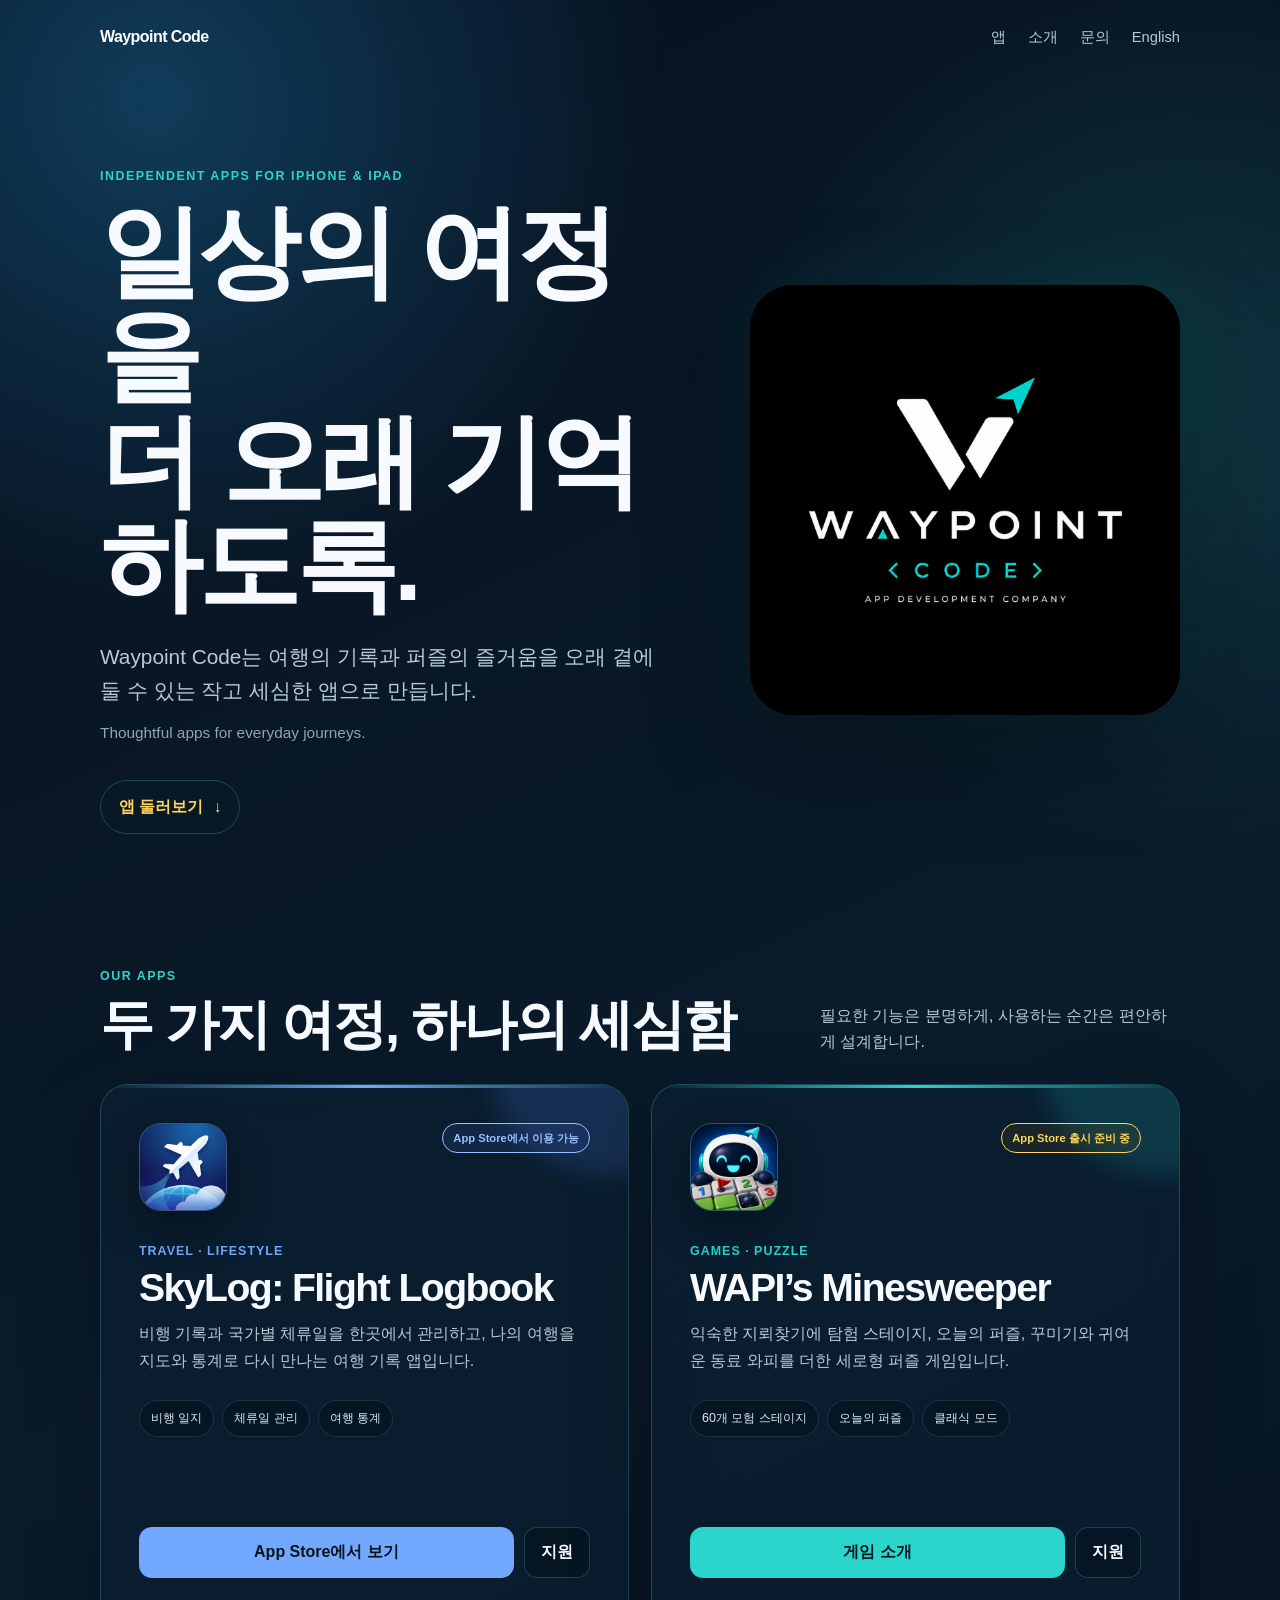
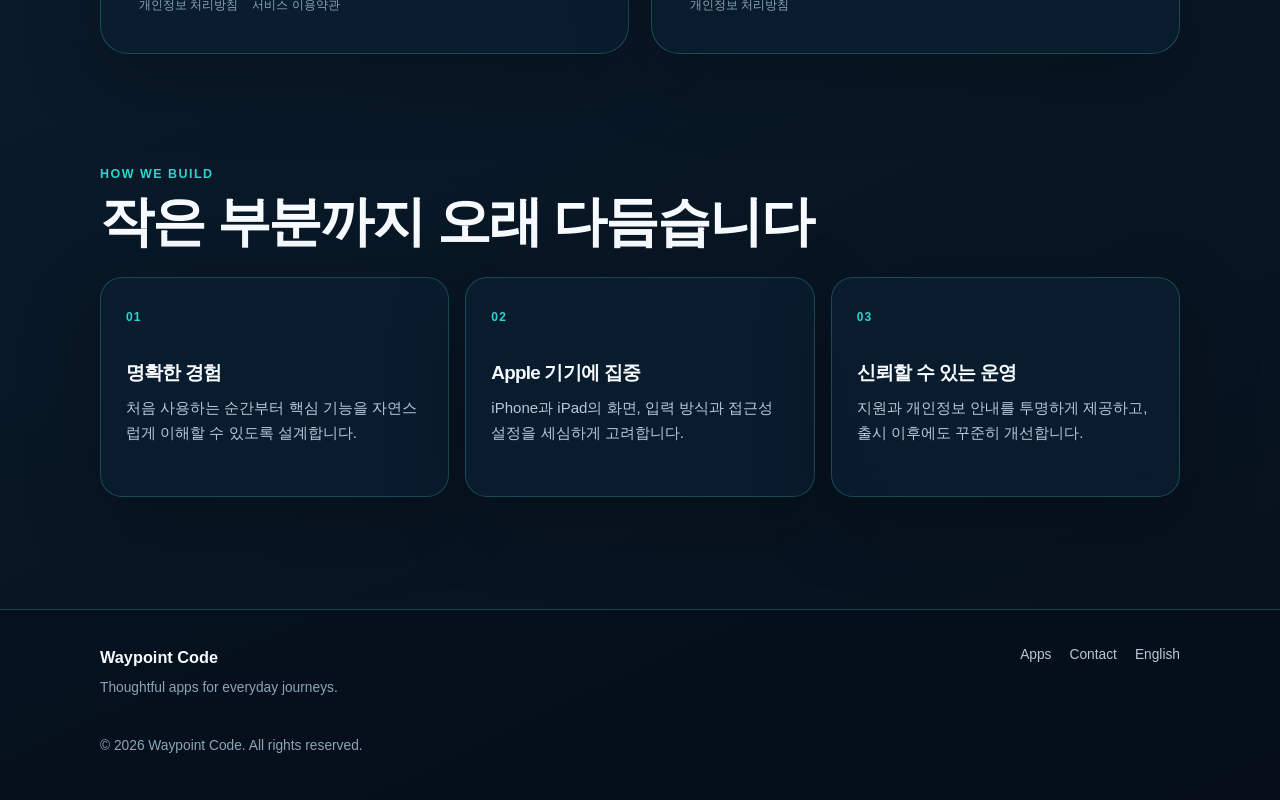
==== ko.html @ acb0eb83 "feat: 영어 기본 홈페이지와 공식 로고 적용" ====
<!doctype html>
<html lang="ko">
<head>
  <meta charset="utf-8">
  <meta name="viewport" content="width=device-width, initial-scale=1">
  <meta name="description" content="Waypoint Code는 여행 기록과 퍼즐의 즐거움을 위한 iPhone·iPad 앱을 만듭니다.">
  <meta name="theme-color" content="#07111f">
  <meta property="og:type" content="website">
  <meta property="og:title" content="Waypoint Code">
  <meta property="og:description" content="일상의 여정을 위한 세심한 앱을 만듭니다.">
  <title>Waypoint Code — 일상의 여정을 위한 세심한 앱</title>
  <link rel="icon" type="image/png" href="waypoint-code-logo.png">
  <link rel="alternate" hreflang="en" href="https://kiserlunar-a11y.github.io/">
  <link rel="alternate" hreflang="ko" href="https://kiserlunar-a11y.github.io/ko.html">
  <link rel="stylesheet" href="styles.css">
</head>
<body>
  <header class="shell site-header">
    <nav aria-label="주요 메뉴">
      <a class="brand" href="ko.html" aria-label="Waypoint Code 홈">Waypoint Code</a>
      <div class="nav-links">
        <a href="#apps">앱</a>
        <a href="#principles">소개</a>
        <a href="mailto:skylog486@gmail.com">문의</a>
        <a href="index.html" lang="en">English</a>
      </div>
    </nav>
  </header>

  <main>
    <section class="shell hero" aria-labelledby="hero-title">
      <div class="hero-copy">
        <p class="eyebrow">Independent apps for iPhone &amp; iPad</p>
        <h1 id="hero-title">일상의 여정을<br>더 오래 기억하도록.</h1>
        <p class="lead">Waypoint Code는 여행의 기록과 퍼즐의 즐거움을 오래 곁에 둘 수 있는 작고 세심한 앱으로 만듭니다.</p>
        <p class="lead-en" lang="en">Thoughtful apps for everyday journeys.</p>
        <a class="hero-link" href="#apps">앱 둘러보기 <span aria-hidden="true">↓</span></a>
      </div>
      <div class="brand-visual">
        <img class="company-logo" src="waypoint-code-logo.png" width="1254" height="1254" alt="Waypoint Code 앱 개발사 로고">
      </div>
    </section>

    <section class="shell apps-section" id="apps" aria-labelledby="apps-title">
      <div class="section-heading">
        <div>
          <p class="eyebrow">Our apps</p>
          <h2 id="apps-title">두 가지 여정, 하나의 세심함</h2>
        </div>
        <p>필요한 기능은 분명하게, 사용하는 순간은 편안하게 설계합니다.</p>
      </div>

      <div class="app-grid">
        <article class="app-card skylog-card">
          <div class="app-card-top">
            <img class="app-mark skylog-mark" src="skylog-icon.jpg" width="512" height="512" alt="SkyLog 앱 아이콘" loading="lazy">
            <span class="status available">App Store에서 이용 가능</span>
          </div>
          <div class="app-copy">
            <p class="app-kind">Travel · Lifestyle</p>
            <h3>SkyLog: Flight Logbook</h3>
            <p>비행 기록과 국가별 체류일을 한곳에서 관리하고, 나의 여행을 지도와 통계로 다시 만나는 여행 기록 앱입니다.</p>
          </div>
          <ul class="feature-list" aria-label="SkyLog 주요 기능">
            <li>비행 일지</li>
            <li>체류일 관리</li>
            <li>여행 통계</li>
          </ul>
          <div class="card-actions">
            <a class="primary-action" href="https://apps.apple.com/app/id6788016400">App Store에서 보기</a>
            <a class="secondary-action" href="https://kiserlunar-a11y.github.io/SkyLog-legal/support.html">지원</a>
          </div>
          <div class="legal-links">
            <a href="https://kiserlunar-a11y.github.io/SkyLog-legal/privacy.html">개인정보 처리방침</a>
            <a href="https://kiserlunar-a11y.github.io/SkyLog-legal/terms.html">서비스 이용약관</a>
          </div>
        </article>

        <article class="app-card wapi-card">
          <div class="app-card-top">
            <img class="app-mark wapi-mark" src="wapi-mines-icon.png" width="512" height="512" alt="WAPI’s Minesweeper 앱 아이콘" loading="lazy">
            <span class="status coming-soon">App Store 출시 준비 중</span>
          </div>
          <div class="app-copy">
            <p class="app-kind">Games · Puzzle</p>
            <h3>WAPI’s Minesweeper</h3>
            <p>익숙한 지뢰찾기에 탐험 스테이지, 오늘의 퍼즐, 꾸미기와 귀여운 동료 와피를 더한 세로형 퍼즐 게임입니다.</p>
          </div>
          <ul class="feature-list" aria-label="WAPI’s Minesweeper 주요 기능">
            <li>60개 모험 스테이지</li>
            <li>오늘의 퍼즐</li>
            <li>클래식 모드</li>
          </ul>
          <div class="card-actions">
            <a class="primary-action" href="https://kiserlunar-a11y.github.io/worldsweep-site/">게임 소개</a>
            <a class="secondary-action" href="https://kiserlunar-a11y.github.io/worldsweep-site/support.html">지원</a>
          </div>
          <div class="legal-links">
            <a href="https://kiserlunar-a11y.github.io/worldsweep-site/privacy.html">개인정보 처리방침</a>
          </div>
        </article>
      </div>
    </section>

    <section class="shell principles" id="principles" aria-labelledby="principles-title">
      <div class="section-heading compact">
        <div>
          <p class="eyebrow">How we build</p>
          <h2 id="principles-title">작은 부분까지 오래 다듬습니다</h2>
        </div>
      </div>
      <div class="principle-grid">
        <article class="principle-card">
          <span class="principle-number">01</span>
          <h3>명확한 경험</h3>
          <p>처음 사용하는 순간부터 핵심 기능을 자연스럽게 이해할 수 있도록 설계합니다.</p>
        </article>
        <article class="principle-card">
          <span class="principle-number">02</span>
          <h3>Apple 기기에 집중</h3>
          <p>iPhone과 iPad의 화면, 입력 방식과 접근성 설정을 세심하게 고려합니다.</p>
        </article>
        <article class="principle-card">
          <span class="principle-number">03</span>
          <h3>신뢰할 수 있는 운영</h3>
          <p>지원과 개인정보 안내를 투명하게 제공하고, 출시 이후에도 꾸준히 개선합니다.</p>
        </article>
      </div>
    </section>
  </main>

  <footer>
    <div class="shell footer-inner">
      <div>
        <strong>Waypoint Code</strong>
        <p>Thoughtful apps for everyday journeys.</p>
      </div>
      <div class="footer-links">
        <a href="#apps">Apps</a>
        <a href="mailto:skylog486@gmail.com">Contact</a>
        <a href="index.html" lang="en">English</a>
      </div>
      <p class="copyright">© 2026 Waypoint Code. All rights reserved.</p>
    </div>
  </footer>
</body>
</html>
---- styles.css ----
:root {
  color-scheme: dark;
  --bg: #07111f;
  --bg-deep: #040b13;
  --panel: rgba(10, 30, 48, 0.84);
  --panel-strong: #0c2539;
  --line: rgba(82, 221, 214, 0.24);
  --line-strong: rgba(82, 221, 214, 0.48);
  --text: #f7fbff;
  --muted: #b7c9d8;
  --muted-soft: #8da5b8;
  --accent: #2bd5cc;
  --accent-2: #7cdfff;
  --gold: #ffd45d;
  --sky: #72a8ff;
}

* { box-sizing: border-box; }

html { scroll-behavior: smooth; }

body {
  margin: 0;
  min-height: 100vh;
  overflow-x: hidden;
  font-family: -apple-system, BlinkMacSystemFont, "Segoe UI", sans-serif;
  line-height: 1.65;
  color: var(--text);
  background:
    radial-gradient(circle at 12% 4%, rgba(32, 141, 201, 0.34), transparent 32rem),
    radial-gradient(circle at 92% 17%, rgba(43, 213, 204, 0.16), transparent 28rem),
    linear-gradient(155deg, var(--bg) 0%, #0a1b2b 50%, #06101b 100%);
}

body::before {
  content: "";
  position: fixed;
  inset: 0;
  z-index: -1;
  pointer-events: none;
  opacity: 0.28;
  background-image: linear-gradient(rgba(255,255,255,0.022) 1px, transparent 1px), linear-gradient(90deg, rgba(255,255,255,0.022) 1px, transparent 1px);
  background-size: 56px 56px;
  mask-image: linear-gradient(to bottom, black, transparent 75%);
}

a { color: var(--accent-2); }
a:hover { color: #fff; }
a:focus-visible { outline: 3px solid var(--gold); outline-offset: 4px; }

.shell {
  width: min(1080px, calc(100% - 40px));
  margin: 0 auto;
}

.site-header { position: relative; z-index: 10; }

nav {
  display: flex;
  align-items: center;
  justify-content: space-between;
  gap: 18px;
  padding: 24px 0;
}

.brand {
  color: #fff;
  font-weight: 850;
  letter-spacing: -0.035em;
  text-decoration: none;
}

.nav-links {
  display: flex;
  flex-wrap: wrap;
  justify-content: flex-end;
  gap: 22px;
  font-size: 0.92rem;
}

.nav-links a { color: var(--muted); text-decoration: none; }

.hero {
  min-height: 610px;
  display: grid;
  grid-template-columns: minmax(0, 1.2fr) minmax(280px, 0.8fr);
  align-items: center;
  gap: clamp(44px, 9vw, 112px);
  padding: 92px 0 112px;
}

.eyebrow {
  margin: 0;
  color: var(--accent);
  font-size: 0.78rem;
  font-weight: 850;
  letter-spacing: 0.12em;
  text-transform: uppercase;
}

h1, h2, h3 { letter-spacing: -0.04em; }

h1 {
  margin: 13px 0 22px;
  font-size: clamp(3rem, 8vw, 6.6rem);
  line-height: 1.02;
}

.lead {
  max-width: 670px;
  margin: 0;
  color: var(--muted);
  font-size: clamp(1.08rem, 2vw, 1.3rem);
}

.lead-en {
  margin: 12px 0 0;
  color: var(--muted-soft);
  font-size: 0.96rem;
}

.hero-link {
  display: inline-flex;
  align-items: center;
  gap: 10px;
  margin-top: 34px;
  padding: 13px 18px;
  border: 1px solid var(--line);
  border-radius: 999px;
  color: var(--gold);
  background: rgba(8, 25, 40, 0.74);
  font-weight: 780;
  text-decoration: none;
}

.brand-visual {
  width: min(430px, 88vw);
  justify-self: end;
  display: grid;
  place-items: center;
  border-radius: 44px;
  overflow: hidden;
  background: #000;
  box-shadow: 0 32px 100px rgba(0,0,0,0.48), 0 0 80px rgba(43,213,204,0.11);
}

.company-logo {
  display: block;
  width: 100%;
  height: auto;
}

.apps-section { padding: 20px 0 110px; }

.section-heading {
  display: flex;
  align-items: end;
  justify-content: space-between;
  gap: 40px;
  margin-bottom: 28px;
}

.section-heading h2 { margin: 8px 0 0; font-size: clamp(2rem, 4.5vw, 3.4rem); line-height: 1.12; }
.section-heading > p { max-width: 360px; margin: 0; color: var(--muted); }
.section-heading.compact { margin-bottom: 24px; }

.app-grid { display: grid; grid-template-columns: repeat(2, minmax(0, 1fr)); gap: 22px; }

.app-card, .principle-card {
  border: 1px solid var(--line);
  background: var(--panel);
  box-shadow: 0 24px 80px rgba(0,0,0,0.24);
  backdrop-filter: blur(16px);
}

.app-card {
  position: relative;
  min-height: 570px;
  display: flex;
  flex-direction: column;
  padding: clamp(24px, 4vw, 38px);
  overflow: hidden;
  border-radius: 28px;
}

.app-card::before {
  content: "";
  position: absolute;
  inset: 0 0 auto;
  height: 3px;
  background: linear-gradient(90deg, transparent, var(--card-accent), transparent);
}

.app-card::after {
  content: "";
  position: absolute;
  width: 240px;
  height: 240px;
  top: -150px;
  right: -100px;
  border-radius: 50%;
  background: var(--card-glow);
  filter: blur(12px);
  pointer-events: none;
}

.skylog-card { --card-accent: var(--sky); --card-glow: rgba(91,134,255,0.17); }
.wapi-card { --card-accent: var(--accent); --card-glow: rgba(43,213,204,0.15); }

.app-card-top { position: relative; z-index: 1; display: flex; align-items: flex-start; justify-content: space-between; gap: 18px; }

.app-mark {
  width: 88px;
  height: 88px;
  display: grid;
  place-items: center;
  flex: 0 0 auto;
  border: 1px solid rgba(255,255,255,0.16);
  border-radius: 22px;
  object-fit: cover;
  box-shadow: 0 18px 42px rgba(0,0,0,0.32);
}

.skylog-mark { background: #183167; }
.wapi-mark { background: #073447; }

.status {
  padding: 7px 10px;
  border: 1px solid currentColor;
  border-radius: 999px;
  font-size: 0.7rem;
  font-weight: 800;
  line-height: 1.3;
}

.available { color: #9bc0ff; background: rgba(50,86,160,0.18); }
.coming-soon { color: var(--gold); background: rgba(122,90,8,0.15); }

.app-copy { margin-top: 30px; }
.app-kind { margin: 0 0 5px; color: var(--card-accent); font-size: 0.78rem; font-weight: 800; letter-spacing: 0.08em; text-transform: uppercase; }
.app-copy h3 { margin: 0 0 12px; font-size: clamp(1.75rem, 4vw, 2.45rem); line-height: 1.1; }
.app-copy > p:last-child { margin: 0; color: var(--muted); }

.feature-list { display: flex; flex-wrap: wrap; gap: 8px; margin: 26px 0 30px; padding: 0; list-style: none; }
.feature-list li { padding: 7px 11px; border: 1px solid rgba(183,201,216,0.15); border-radius: 999px; color: #dce8f1; background: rgba(4,15,26,0.48); font-size: 0.78rem; }

.card-actions { display: flex; gap: 10px; margin-top: auto; }
.card-actions a { display: inline-flex; align-items: center; justify-content: center; min-height: 48px; padding: 11px 16px; border-radius: 13px; font-weight: 800; text-decoration: none; }
.primary-action { flex: 1; color: #03161c; background: var(--card-accent); }
.primary-action:hover { color: #03161c; filter: brightness(1.08); }
.secondary-action { border: 1px solid var(--line); color: var(--text); background: rgba(4,15,26,0.48); }

.legal-links { display: flex; flex-wrap: wrap; gap: 14px; margin-top: 17px; font-size: 0.76rem; }
.legal-links a { color: var(--muted-soft); text-decoration: none; }

.principles { padding: 0 0 112px; }
.principle-grid { display: grid; grid-template-columns: repeat(3, 1fr); gap: 16px; }
.principle-card { min-height: 220px; padding: 25px; border-radius: 22px; }
.principle-number { color: var(--accent); font-size: 0.75rem; font-weight: 850; letter-spacing: 0.1em; }
.principle-card h3 { margin: 27px 0 8px; font-size: 1.18rem; }
.principle-card p { margin: 0; color: var(--muted); font-size: 0.94rem; }

footer { border-top: 1px solid var(--line); background: rgba(3,10,18,0.28); }
.footer-inner { display: grid; grid-template-columns: 1fr auto; align-items: start; gap: 20px 36px; padding-top: 34px; padding-bottom: 42px; }
.footer-inner strong { font-size: 1.02rem; }
.footer-inner p { margin: 5px 0 0; color: var(--muted-soft); font-size: 0.86rem; }
.footer-links { display: flex; gap: 18px; }
.footer-links a { color: var(--muted); font-size: 0.86rem; text-decoration: none; }
.footer-inner .copyright { grid-column: 1 / -1; margin-top: 16px; }

@media (max-width: 800px) {
  .hero { min-height: 0; grid-template-columns: 1fr; padding: 64px 0 92px; }
  .brand-visual { width: min(360px, 82vw); justify-self: center; order: -1; border-radius: 36px; }
  .section-heading { align-items: flex-start; flex-direction: column; gap: 13px; }
  .app-grid { grid-template-columns: 1fr; }
  .app-card { min-height: 0; }
  .principle-grid { grid-template-columns: 1fr; }
  .principle-card { min-height: 0; }
}

@media (max-width: 520px) {
  .shell { width: min(100% - 28px, 1080px); }
  nav { align-items: flex-start; }
  .nav-links { gap: 13px; }
  .hero { padding-top: 43px; }
  h1 { font-size: clamp(2.7rem, 16vw, 4.1rem); }
  .brand-visual { width: min(300px, 86vw); border-radius: 28px; }
  .app-card { padding: 23px; border-radius: 23px; }
  .app-card-top { align-items: center; }
  .app-mark { width: 72px; height: 72px; border-radius: 18px; }
  .status { max-width: 150px; text-align: center; }
  .card-actions { flex-direction: column; }
  .footer-inner { grid-template-columns: 1fr; }
  .footer-inner .copyright { grid-column: auto; }
}

@media (prefers-reduced-motion: reduce) {
  html { scroll-behavior: auto; }
}
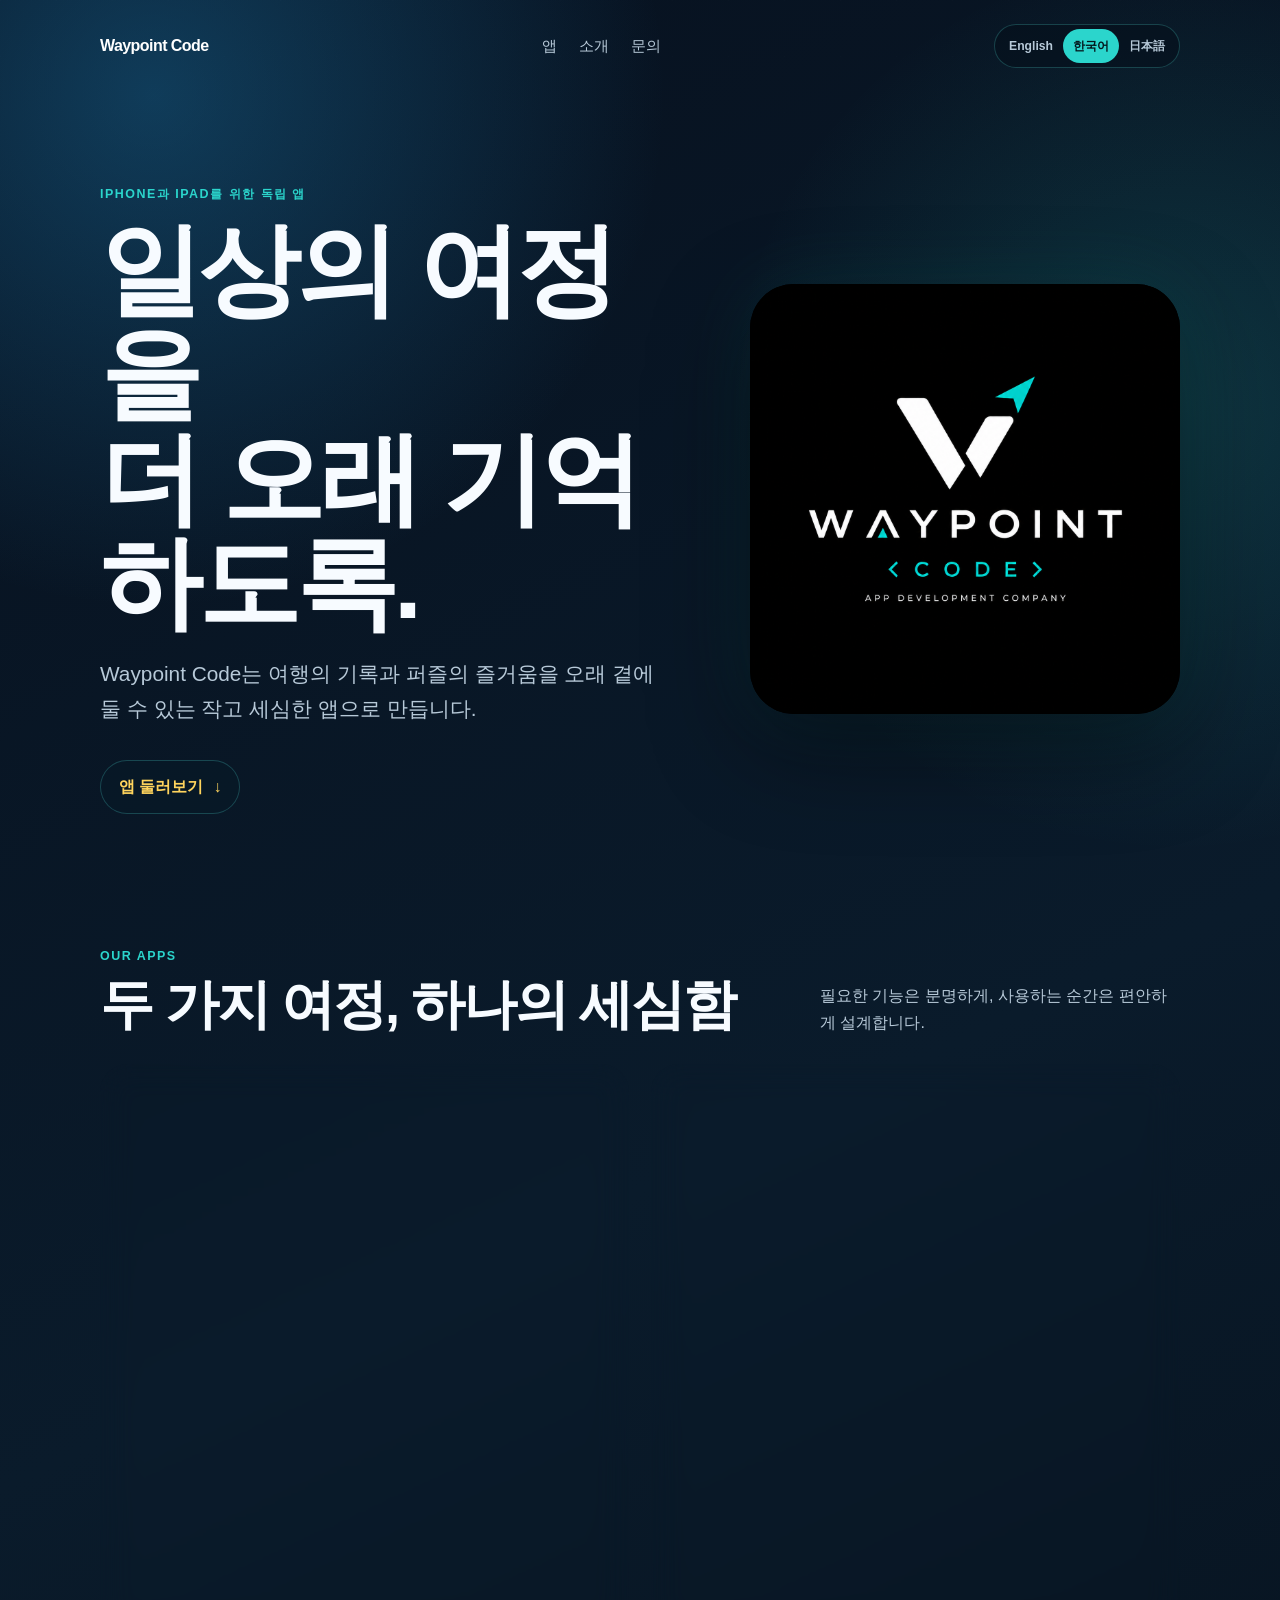
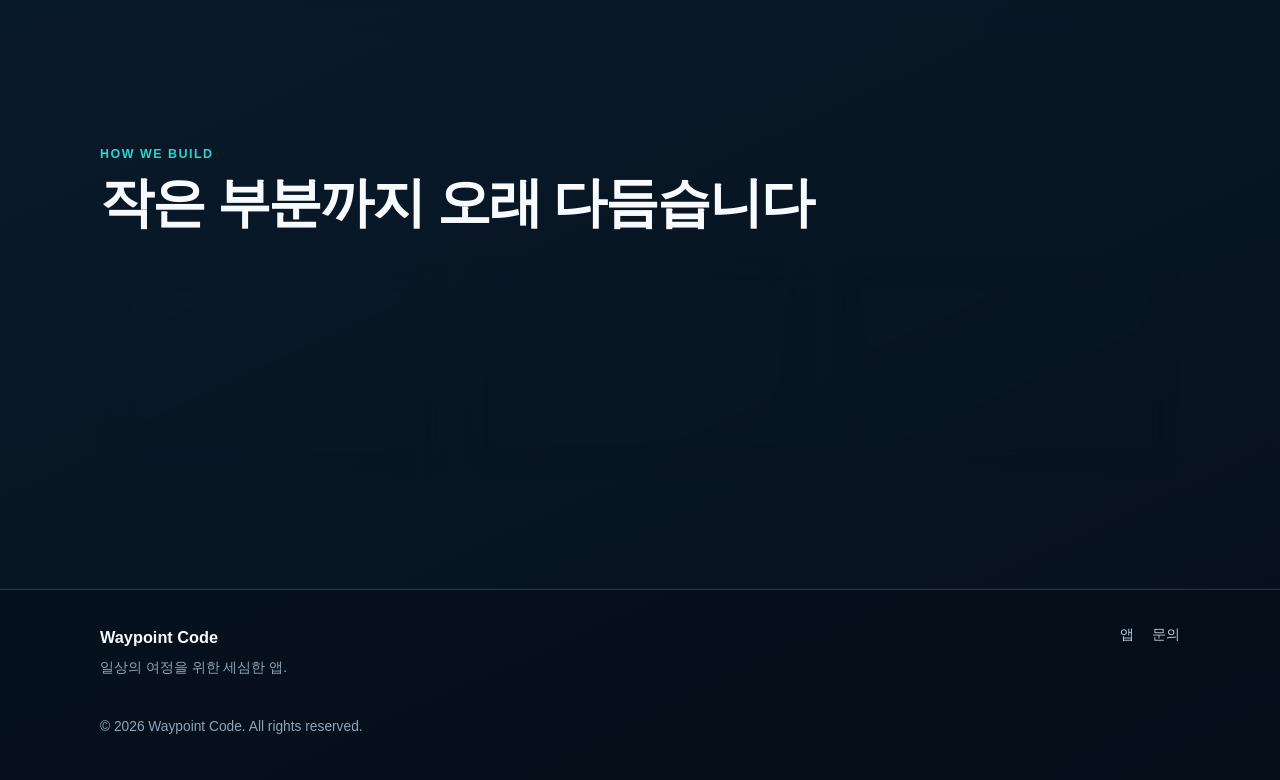
==== commit a03f96b1: "메인 페이지 언어 전환을 단일 주소로 통합" ====
--- a/ko.html
+++ b/ko.html
@@ -3,145 +3,20 @@
 <head>
   <meta charset="utf-8">
   <meta name="viewport" content="width=device-width, initial-scale=1">
-  <meta name="description" content="Waypoint Code는 여행 기록과 퍼즐의 즐거움을 위한 iPhone·iPad 앱을 만듭니다.">
-  <meta name="theme-color" content="#07111f">
-  <meta property="og:type" content="website">
-  <meta property="og:title" content="Waypoint Code">
-  <meta property="og:description" content="일상의 여정을 위한 세심한 앱을 만듭니다.">
-  <title>Waypoint Code — 일상의 여정을 위한 세심한 앱</title>
-  <link rel="icon" type="image/png" href="waypoint-code-logo.png">
-  <link rel="alternate" hreflang="en" href="https://kiserlunar-a11y.github.io/">
-  <link rel="alternate" hreflang="ko" href="https://kiserlunar-a11y.github.io/ko.html">
-  <link rel="stylesheet" href="styles.css">
+  <meta name="robots" content="noindex">
+  <meta http-equiv="refresh" content="0; url=/">
+  <link rel="canonical" href="https://kiserlunar-a11y.github.io/">
+  <title>Waypoint Code</title>
+  <script>
+    try {
+      window.localStorage.setItem("waypoint-code-language", "ko");
+    } catch (_) {
+      // 저장소가 제한된 경우에도 메인 페이지로 이동한다.
+    }
+    window.location.replace("/");
+  </script>
 </head>
 <body>
-  <header class="shell site-header">
-    <nav aria-label="주요 메뉴">
-      <a class="brand" href="ko.html" aria-label="Waypoint Code 홈">Waypoint Code</a>
-      <div class="nav-links">
-        <a href="#apps">앱</a>
-        <a href="#principles">소개</a>
-        <a href="mailto:skylog486@gmail.com">문의</a>
-        <a href="index.html" lang="en">English</a>
-      </div>
-    </nav>
-  </header>
-
-  <main>
-    <section class="shell hero" aria-labelledby="hero-title">
-      <div class="hero-copy">
-        <p class="eyebrow">Independent apps for iPhone &amp; iPad</p>
-        <h1 id="hero-title">일상의 여정을<br>더 오래 기억하도록.</h1>
-        <p class="lead">Waypoint Code는 여행의 기록과 퍼즐의 즐거움을 오래 곁에 둘 수 있는 작고 세심한 앱으로 만듭니다.</p>
-        <p class="lead-en" lang="en">Thoughtful apps for everyday journeys.</p>
-        <a class="hero-link" href="#apps">앱 둘러보기 <span aria-hidden="true">↓</span></a>
-      </div>
-      <div class="brand-visual">
-        <img class="company-logo" src="waypoint-code-logo.png" width="1254" height="1254" alt="Waypoint Code 앱 개발사 로고">
-      </div>
-    </section>
-
-    <section class="shell apps-section" id="apps" aria-labelledby="apps-title">
-      <div class="section-heading">
-        <div>
-          <p class="eyebrow">Our apps</p>
-          <h2 id="apps-title">두 가지 여정, 하나의 세심함</h2>
-        </div>
-        <p>필요한 기능은 분명하게, 사용하는 순간은 편안하게 설계합니다.</p>
-      </div>
-
-      <div class="app-grid">
-        <article class="app-card skylog-card">
-          <div class="app-card-top">
-            <img class="app-mark skylog-mark" src="skylog-icon.jpg" width="512" height="512" alt="SkyLog 앱 아이콘" loading="lazy">
-            <span class="status available">App Store에서 이용 가능</span>
-          </div>
-          <div class="app-copy">
-            <p class="app-kind">Travel · Lifestyle</p>
-            <h3>SkyLog: Flight Logbook</h3>
-            <p>비행 기록과 국가별 체류일을 한곳에서 관리하고, 나의 여행을 지도와 통계로 다시 만나는 여행 기록 앱입니다.</p>
-          </div>
-          <ul class="feature-list" aria-label="SkyLog 주요 기능">
-            <li>비행 일지</li>
-            <li>체류일 관리</li>
-            <li>여행 통계</li>
-          </ul>
-          <div class="card-actions">
-            <a class="primary-action" href="https://apps.apple.com/app/id6788016400">App Store에서 보기</a>
-            <a class="secondary-action" href="https://kiserlunar-a11y.github.io/SkyLog-legal/support.html">지원</a>
-          </div>
-          <div class="legal-links">
-            <a href="https://kiserlunar-a11y.github.io/SkyLog-legal/privacy.html">개인정보 처리방침</a>
-            <a href="https://kiserlunar-a11y.github.io/SkyLog-legal/terms.html">서비스 이용약관</a>
-          </div>
-        </article>
-
-        <article class="app-card wapi-card">
-          <div class="app-card-top">
-            <img class="app-mark wapi-mark" src="wapi-mines-icon.png" width="512" height="512" alt="WAPI’s Minesweeper 앱 아이콘" loading="lazy">
-            <span class="status coming-soon">App Store 출시 준비 중</span>
-          </div>
-          <div class="app-copy">
-            <p class="app-kind">Games · Puzzle</p>
-            <h3>WAPI’s Minesweeper</h3>
-            <p>익숙한 지뢰찾기에 탐험 스테이지, 오늘의 퍼즐, 꾸미기와 귀여운 동료 와피를 더한 세로형 퍼즐 게임입니다.</p>
-          </div>
-          <ul class="feature-list" aria-label="WAPI’s Minesweeper 주요 기능">
-            <li>60개 모험 스테이지</li>
-            <li>오늘의 퍼즐</li>
-            <li>클래식 모드</li>
-          </ul>
-          <div class="card-actions">
-            <a class="primary-action" href="https://kiserlunar-a11y.github.io/worldsweep-site/">게임 소개</a>
-            <a class="secondary-action" href="https://kiserlunar-a11y.github.io/worldsweep-site/support.html">지원</a>
-          </div>
-          <div class="legal-links">
-            <a href="https://kiserlunar-a11y.github.io/worldsweep-site/privacy.html">개인정보 처리방침</a>
-          </div>
-        </article>
-      </div>
-    </section>
-
-    <section class="shell principles" id="principles" aria-labelledby="principles-title">
-      <div class="section-heading compact">
-        <div>
-          <p class="eyebrow">How we build</p>
-          <h2 id="principles-title">작은 부분까지 오래 다듬습니다</h2>
-        </div>
-      </div>
-      <div class="principle-grid">
-        <article class="principle-card">
-          <span class="principle-number">01</span>
-          <h3>명확한 경험</h3>
-          <p>처음 사용하는 순간부터 핵심 기능을 자연스럽게 이해할 수 있도록 설계합니다.</p>
-        </article>
-        <article class="principle-card">
-          <span class="principle-number">02</span>
-          <h3>Apple 기기에 집중</h3>
-          <p>iPhone과 iPad의 화면, 입력 방식과 접근성 설정을 세심하게 고려합니다.</p>
-        </article>
-        <article class="principle-card">
-          <span class="principle-number">03</span>
-          <h3>신뢰할 수 있는 운영</h3>
-          <p>지원과 개인정보 안내를 투명하게 제공하고, 출시 이후에도 꾸준히 개선합니다.</p>
-        </article>
-      </div>
-    </section>
-  </main>
-
-  <footer>
-    <div class="shell footer-inner">
-      <div>
-        <strong>Waypoint Code</strong>
-        <p>Thoughtful apps for everyday journeys.</p>
-      </div>
-      <div class="footer-links">
-        <a href="#apps">Apps</a>
-        <a href="mailto:skylog486@gmail.com">Contact</a>
-        <a href="index.html" lang="en">English</a>
-      </div>
-      <p class="copyright">© 2026 Waypoint Code. All rights reserved.</p>
-    </div>
-  </footer>
+  <p><a href="/">Waypoint Code 메인 페이지로 이동</a></p>
 </body>
 </html>
